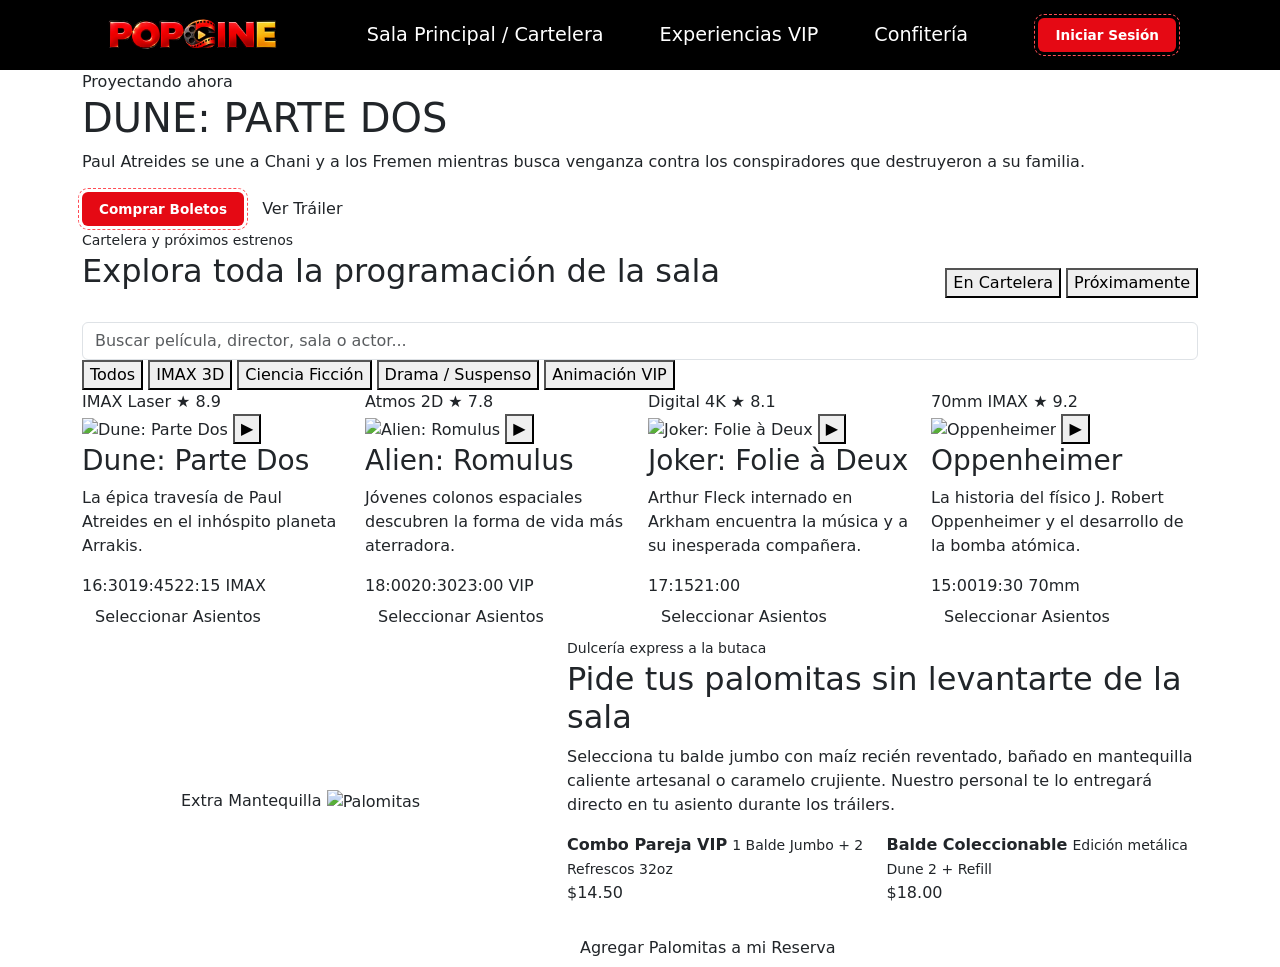
==== index.html @ 2bf3878a "feat: dulceria" ====
<!DOCTYPE html>
<html lang="es">

<head>
    <meta charset="UTF-8">
    <meta name="viewport" content="width=device-width, initial-scale=1.0">
    <title>CINEX</title>
    <link href="https://cdn.jsdelivr.net/npm/bootstrap@5.3.9/dist/css/bootstrap.min.css" rel="stylesheet">
    <link rel="stylesheet" href="./landing.css">
</head>

<body>
    <header>
        <nav class="navbar navbar-expand-lg navbar-dark nav-negro">
            <div class="container-fluid">
                <a class="navbar-brand" href="#">
                    <img src="./landing.img/Logotipo POPCINE Cinematográfico 3D.png" alt="CINEX" class="logo">
                </a>
                <button class="navbar-toggler" type="button" data-bs-toggle="collapse" data-bs-target="#navbarScroll"
                    aria-controls="navbarScroll" aria-expanded="false" aria-label="Toggle navigation">
                    <span class="navbar-toggler-icon"></span>
                </button>
                <div class="collapse navbar-collapse" id="navbarScroll">
                    <ul class="navbar-nav mx-auto">
                        <li class="nav-item">
                            <a class="nav-link active" aria-current="page" href="#">Sala Principal / Cartelera</a>
                        </li>
                        <li class="nav-item">
                            <a class="nav-link" href="#">Experiencias VIP</a>
                        </li>
                        <li class="nav-item">
                            <a class="nav-link" href="#">Confitería</a>
                        </li>
                    </ul>
                    <a href="#" class="btn btn_iniciar">Iniciar Sesión</a>
                </div>
            </div>
        </nav>
    </header>

    <main>
        <!-- HERO -->
        <section class="hero">
            <div class="container">
                <span class="etiqueta">Proyectando ahora</span>
                <h1>DUNE: PARTE DOS</h1>
                <p>Paul Atreides se une a Chani y a los Fremen mientras busca venganza contra los conspiradores que
                    destruyeron a su familia.</p>
                <a href="#cartelera" class="btn btn_iniciar">Comprar Boletos</a>
                <a href="#" class="btn btn_secundario">Ver Tráiler</a>
            </div>
        </section>

        <!-- CARTELERA -->
        <section id="cartelera" class="seccion">
            <div class="container">
                <small class="sobretitulo">Cartelera y próximos estrenos</small>
                <div class="d-flex justify-content-between align-items-end flex-wrap gap-3 mb-4">
                    <h2 class="titulo">Explora toda la programación de la sala</h2>
                    <div class="pestanas">
                        <button class="pestana activa">En Cartelera</button>
                        <button class="pestana">Próximamente</button>
                    </div>
                </div>

                <div class="buscador">
                    <input type="text" class="form-control" placeholder="Buscar película, director, sala o actor...">
                    <div class="chips">
                        <button class="chip activo">Todos</button>
                        <button class="chip">IMAX 3D</button>
                        <button class="chip">Ciencia Ficción</button>
                        <button class="chip">Drama / Suspenso</button>
                        <button class="chip">Animación VIP</button>
                    </div>
                </div>

                <div class="row g-3">
                    <div class="col-6 col-lg-3">
                        <article class="peli">
                            <div class="poster">
                                <span class="formato">IMAX Laser</span>
                                <span class="nota">★ 8.9</span>
                                <img src="./landing.img/dune.jpg" alt="Dune: Parte Dos">
                                <button class="play">▶</button>
                            </div>
                            <h3>Dune: Parte Dos</h3>
                            <p>La épica travesía de Paul Atreides en el inhóspito planeta Arrakis.</p>
                            <div class="horas"><span>16:30</span><span>19:45</span><span>22:15 IMAX</span></div>
                            <a href="#sala" class="btn btn_asientos">Seleccionar Asientos</a>
                        </article>
                    </div>

                    <div class="col-6 col-lg-3">
                        <article class="peli">
                            <div class="poster">
                                <span class="formato">Atmos 2D</span>
                                <span class="nota">★ 7.8</span>
                                <img src="./landing.img/alien.jpg" alt="Alien: Romulus">
                                <button class="play">▶</button>
                            </div>
                            <h3>Alien: Romulus</h3>
                            <p>Jóvenes colonos espaciales descubren la forma de vida más aterradora.</p>
                            <div class="horas"><span>18:00</span><span>20:30</span><span>23:00 VIP</span></div>
                            <a href="#sala" class="btn btn_asientos">Seleccionar Asientos</a>
                        </article>
                    </div>

                    <div class="col-6 col-lg-3">
                        <article class="peli">
                            <div class="poster">
                                <span class="formato">Digital 4K</span>
                                <span class="nota">★ 8.1</span>
                                <img src="./landing.img/joker.jpg" alt="Joker: Folie à Deux">
                                <button class="play">▶</button>
                            </div>
                            <h3>Joker: Folie à Deux</h3>
                            <p>Arthur Fleck internado en Arkham encuentra la música y a su inesperada compañera.</p>
                            <div class="horas"><span>17:15</span><span>21:00</span></div>
                            <a href="#sala" class="btn btn_asientos">Seleccionar Asientos</a>
                        </article>
                    </div>

                    <div class="col-6 col-lg-3">
                        <article class="peli">
                            <div class="poster">
                                <span class="formato">70mm IMAX</span>
                                <span class="nota">★ 9.2</span>
                                <img src="./landing.img/oppenheimer.jpg" alt="Oppenheimer">
                                <button class="play">▶</button>
                            </div>
                            <h3>Oppenheimer</h3>
                            <p>La historia del físico J. Robert Oppenheimer y el desarrollo de la bomba atómica.</p>
                            <div class="horas"><span>15:00</span><span>19:30 70mm</span></div>
                            <a href="#sala" class="btn btn_asientos">Seleccionar Asientos</a>
                        </article>
                    </div>
                </div>
            </div>
        </section>

        <!-- DULCERÍA -->
        <section id="confiteria" class="dulceria">
            <div class="container">
                <div class="row align-items-center g-5">
                    <div class="col-lg-5 text-center">
                        <div class="balde">
                            <span class="extra">Extra Mantequilla</span>
                            <img src="./landing.img/palomitas.png" alt="Palomitas">
                        </div>
                    </div>

                    <div class="col-lg-7">
                        <small class="etiqueta-dorada">Dulcería express a la butaca</small>
                        <h2 class="titulo">Pide tus palomitas sin levantarte de la sala</h2>
                        <p class="texto">Selecciona tu balde jumbo con maíz recién reventado, bañado en mantequilla
                            caliente artesanal o caramelo crujiente. Nuestro personal te lo entregará directo en tu
                            asiento durante los tráilers.</p>

                        <div class="row g-2 mb-4">
                            <div class="col-sm-6">
                                <div class="combo">
                                    <div>
                                        <strong>Combo Pareja VIP</strong>
                                        <small>1 Balde Jumbo + 2 Refrescos 32oz</small>
                                    </div>
                                    <span class="precio">$14.50</span>
                                </div>
                            </div>
                            <div class="col-sm-6">
                                <div class="combo">
                                    <div>
                                        <strong>Balde Coleccionable</strong>
                                        <small>Edición metálica Dune 2 + Refill</small>
                                    </div>
                                    <span class="precio">$18.00</span>
                                </div>
                            </div>
                        </div>

                        <a href="#" class="btn btn_dorado">Agregar Palomitas a mi Reserva</a>
                    </div>
                </div>
            </div>
        </section>





















        <script src="https://cdn.jsdelivr.net/npm/bootstrap@5.3.9/dist/js/bootstrap.bundle.min.js"></script>
</body>

</html>
---- landing.css ----
.nav-negro {
    background-color: #000;
    font-size: 1.2rem;
    padding: 0 1.5rem;
}

.nav-negro .container-fluid {
    padding: 0 5rem;
}

.nav-negro .nav-link {
    color: #fff;
}

.nav-negro .nav-link:hover {
    color: #e50914;
}

@media (min-width: 992px) {
    .nav-negro .navbar-collapse { justify-content: center; }
    .nav-negro .navbar-nav { gap: 2.5rem; }
}

@media (max-width: 991.98px) {
    .nav-negro .container-fluid { padding: 0 1rem; }
}

.logo {
    height: 60px;
    width: auto;
}

.btn_iniciar {
    --bs-btn-bg: #e50914;
    --bs-btn-color: #fff;
    --bs-btn-border-color: transparent;
    --bs-btn-hover-bg: #ff1f2d;
    --bs-btn-hover-color: #fff;
    --bs-btn-hover-border-color: transparent;
    --bs-btn-active-bg: #c4070f;
    --bs-btn-active-color: #fff;
    --bs-btn-active-border-color: transparent;

    font-size: 0.85rem;
    font-weight: 600;
    padding: 6px 16px;
    border-radius: 6px;
    outline: 1px dashed #ff4d55;
    outline-offset: 3px;
    transition: background-color 0.2s, transform 0.2s;
}

.btn_iniciar:hover { transform: scale(1.05); }
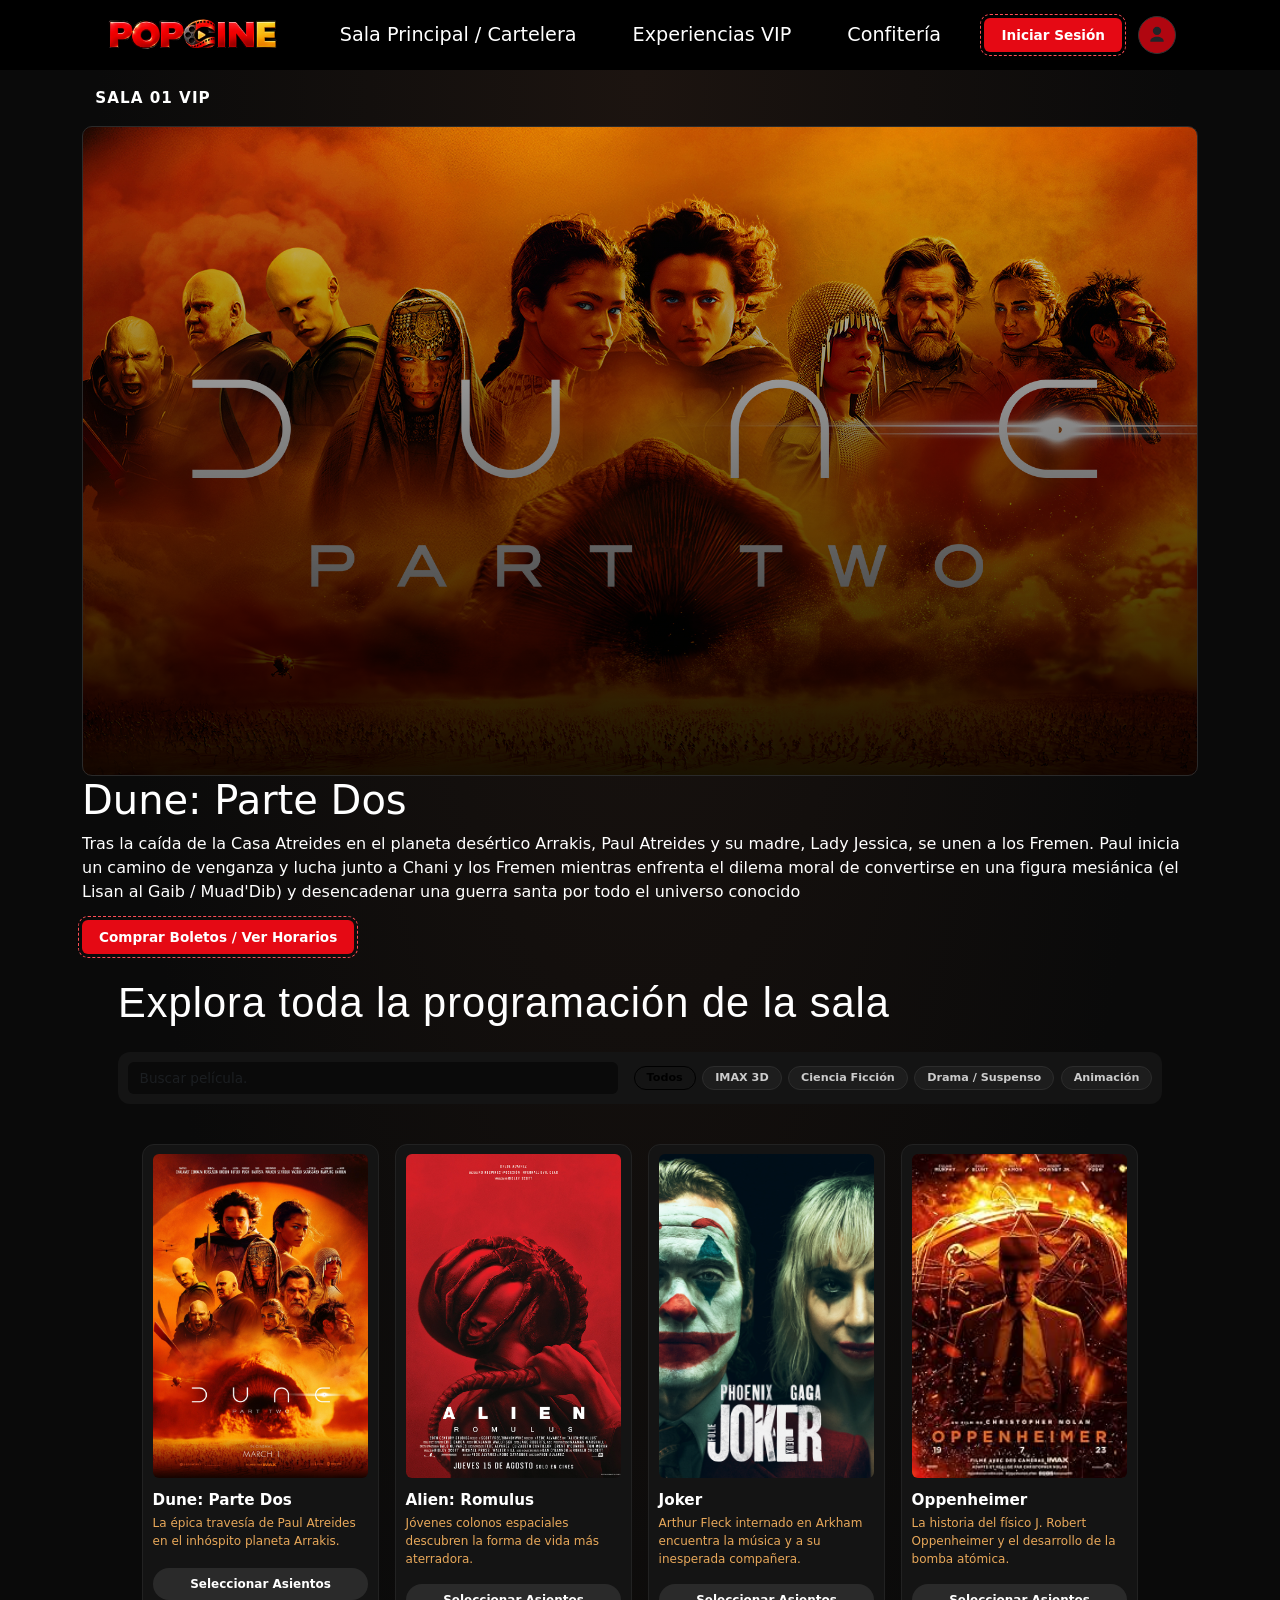
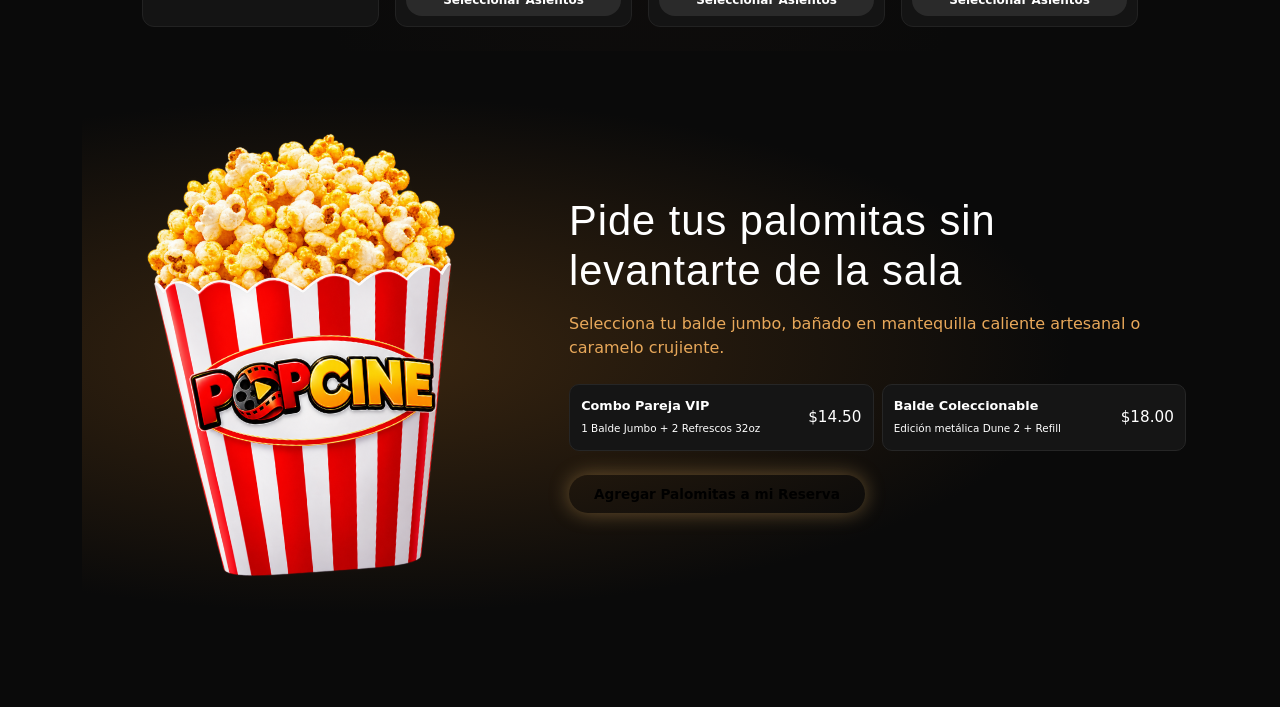
==== commit d31926ee: "style: ajuste de estilos e imagenes" ====
--- a/index.html
+++ b/index.html
@@ -4,7 +4,7 @@
 <head>
     <meta charset="UTF-8">
     <meta name="viewport" content="width=device-width, initial-scale=1.0">
-    <title>CINEX</title>
+    <title>POPCINE</title>
     <link href="https://cdn.jsdelivr.net/npm/bootstrap@5.3.9/dist/css/bootstrap.min.css" rel="stylesheet">
     <link rel="stylesheet" href="./landing.css">
 </head>
@@ -32,178 +32,170 @@
                             <a class="nav-link" href="#">Confitería</a>
                         </li>
                     </ul>
-                    <a href="#" class="btn btn_iniciar">Iniciar Sesión</a>
+                    <div class="d-flex align-items-center gap-3">
+                        <a href="#" class="btn btn_iniciar">Iniciar Sesión</a>
+                        <a href="./admin.html" class="btn_admin" aria-label="Acceso administrador"
+                            title="Administrador">
+                            <svg width="20" height="20" viewBox="0 0 24 24" fill="currentColor">
+                                <path d="M12 12a5 5 0 1 0 0-10 5 5 0 0 0 0 10zm0 2c-4.4 0-8 2.2-8 5v1h16v-1c0-2.8-3.6-5-8-5z" />
+                            </svg>
+                        </a>
+                    </div>
                 </div>
             </div>
         </nav>
     </header>
 
-    <main>
-        <!-- HERO -->
-        <section class="hero">
-            <div class="container">
-                <span class="etiqueta">Proyectando ahora</span>
-                <h1>DUNE: PARTE DOS</h1>
-                <p>Paul Atreides se une a Chani y a los Fremen mientras busca venganza contra los conspiradores que
-                    destruyeron a su familia.</p>
-                <a href="#cartelera" class="btn btn_iniciar">Comprar Boletos</a>
-                <a href="#" class="btn btn_secundario">Ver Tráiler</a>
+    <section class="inicio" id="sala">
+        <div class="container">
+
+            <!-- BARRA SUPERIOR -->
+            <div class="barra">
+                <div>
+                    <strong class="sala-nombre"><span class="punto"></span> Sala 01 VIP</strong>
+                </div>
             </div>
-        </section>
-
-        <!-- CARTELERA -->
-        <section id="cartelera" class="seccion">
-            <div class="container">
-                <small class="sobretitulo">Cartelera y próximos estrenos</small>
-                <div class="d-flex justify-content-between align-items-end flex-wrap gap-3 mb-4">
-                    <h2 class="titulo">Explora toda la programación de la sala</h2>
-                    <div class="pestanas">
-                        <button class="pestana activa">En Cartelera</button>
-                        <button class="pestana">Próximamente</button>
-                    </div>
-                </div>
-
-                <div class="buscador">
-                    <input type="text" class="form-control" placeholder="Buscar película, director, sala o actor...">
-                    <div class="chips">
-                        <button class="chip activo">Todos</button>
-                        <button class="chip">IMAX 3D</button>
-                        <button class="chip">Ciencia Ficción</button>
-                        <button class="chip">Drama / Suspenso</button>
-                        <button class="chip">Animación VIP</button>
-                    </div>
-                </div>
-
-                <div class="row g-3">
-                    <div class="col-6 col-lg-3">
-                        <article class="peli">
-                            <div class="poster">
-                                <span class="formato">IMAX Laser</span>
-                                <span class="nota">★ 8.9</span>
-                                <img src="./landing.img/dune.jpg" alt="Dune: Parte Dos">
-                                <button class="play">▶</button>
+
+            <!-- BANNER -->
+            <div class="banner" id="banner"></div>
+            <div class="banner-info">
+                <h1 id="bTitulo">Dune: Parte Dos</h1>
+                <p id="bTexto">Tras la caída de la Casa Atreides en el planeta desértico Arrakis, Paul Atreides y su
+                    madre, Lady Jessica, se unen a los Fremen. Paul inicia un camino de venganza y lucha junto a Chani y
+                    los Fremen mientras enfrenta el dilema moral de convertirse en una figura mesiánica (el Lisan al
+                    Gaib / Muad'Dib) y desencadenar una guerra santa por todo el universo conocido</p>
+                <a href="#cartelera" class="btn btn_iniciar">Comprar Boletos / Ver Horarios</a>
+            </div>
+            <!-- CARTELERA -->
+            <section id="cartelera" class="seccion m-4">
+                <div class="container">
+                    <div class="d-flex justify-content-between align-items-end flex-wrap gap-3 mb-4">
+                        <h2 class="titulo">Explora toda la programación de la sala</h2>
+                    </div>
+
+                    <div class="buscador">
+                        <input type="text" class="form-control" placeholder="Buscar película.">
+                        <div class="chips">
+                            <button class="chip activo">Todos</button>
+                            <button class="chip">IMAX 3D</button>
+                            <button class="chip">Ciencia Ficción</button>
+                            <button class="chip">Drama / Suspenso</button>
+                            <button class="chip">Animación</button>
+                        </div>
+                    </div>
+
+                    <div class="row g-3 m-3">
+                        <div class="col-6 col-lg-3">
+                            <article class="peli">
+                                <div class="poster">
+                                    <img src="./landing.img/duna-poster.jpg" alt="Dune: Parte Dos">
+                                </div>
+                                <h3>Dune: Parte Dos</h3>
+                                <p>La épica travesía de Paul Atreides en el inhóspito planeta Arrakis.</p>
+                                <a href="#sala" class="btn btn_asientos">Seleccionar Asientos</a>
+                            </article>
+                        </div>
+
+                        <div class="col-6 col-lg-3">
+                            <article class="peli">
+                                <div class="poster">
+                                    <img src="./landing.img/alien.jpg" alt="Alien: Romulus">
+                                </div>
+                                <h3>Alien: Romulus</h3>
+                                <p>Jóvenes colonos espaciales descubren la forma de vida más aterradora.</p>
+                                <a href="#sala" class="btn btn_asientos">Seleccionar Asientos</a>
+                            </article>
+                        </div>
+
+                        <div class="col-6 col-lg-3">
+                            <article class="peli">
+                                <div class="poster">
+                                    <img src="./landing.img/joker.jpg" alt="Joker">
+                                </div>
+                                <h3>Joker</h3>
+                                <p>Arthur Fleck internado en Arkham encuentra la música y a su inesperada compañera.</p>
+                                <a href="#sala" class="btn btn_asientos">Seleccionar Asientos</a>
+                            </article>
+                        </div>
+
+                        <div class="col-6 col-lg-3">
+                            <article class="peli">
+                                <div class="poster">
+                                    <img src="./landing.img/oppenheimer.jpg" alt="Oppenheimer">
+                                </div>
+                                <h3>Oppenheimer</h3>
+                                <p>La historia del físico J. Robert Oppenheimer y el desarrollo de la bomba atómica.</p>
+                                <a href="#sala" class="btn btn_asientos">Seleccionar Asientos</a>
+                            </article>
+                        </div>
+                    </div>
+                </div>
+            </section>
+
+            <!-- DULCERÍA -->
+            <section id="confiteria" class="dulceria">
+                <div class="container">
+                    <div class="row align-items-center g-5">
+                        <div class="col-lg-5 text-center">
+                            <div class="balde">
+                                <img src="./landing.img/Cubeta de palomitas POPCINE deliciosa (1).png" alt="Palomitas">
                             </div>
-                            <h3>Dune: Parte Dos</h3>
-                            <p>La épica travesía de Paul Atreides en el inhóspito planeta Arrakis.</p>
-                            <div class="horas"><span>16:30</span><span>19:45</span><span>22:15 IMAX</span></div>
-                            <a href="#sala" class="btn btn_asientos">Seleccionar Asientos</a>
-                        </article>
-                    </div>
-
-                    <div class="col-6 col-lg-3">
-                        <article class="peli">
-                            <div class="poster">
-                                <span class="formato">Atmos 2D</span>
-                                <span class="nota">★ 7.8</span>
-                                <img src="./landing.img/alien.jpg" alt="Alien: Romulus">
-                                <button class="play">▶</button>
+                        </div>
+
+                        <div class="col-lg-7">
+                            <h2 class="titulo">Pide tus palomitas sin levantarte de la sala</h2>
+                            <p class="texto">Selecciona tu balde jumbo, bañado en mantequilla caliente artesanal o
+                                caramelo
+                                crujiente.</p>
+
+                            <div class="row g-2 mb-4">
+                                <div class="col-sm-6">
+                                    <div class="combo">
+                                        <div>
+                                            <strong>Combo Pareja VIP</strong>
+                                            <small>1 Balde Jumbo + 2 Refrescos 32oz</small>
+                                        </div>
+                                        <span class="precio">$14.50</span>
+                                    </div>
+                                </div>
+                                <div class="col-sm-6">
+                                    <div class="combo">
+                                        <div>
+                                            <strong>Balde Coleccionable</strong>
+                                            <small>Edición metálica Dune 2 + Refill</small>
+                                        </div>
+                                        <span class="precio">$18.00</span>
+                                    </div>
+                                </div>
                             </div>
-                            <h3>Alien: Romulus</h3>
-                            <p>Jóvenes colonos espaciales descubren la forma de vida más aterradora.</p>
-                            <div class="horas"><span>18:00</span><span>20:30</span><span>23:00 VIP</span></div>
-                            <a href="#sala" class="btn btn_asientos">Seleccionar Asientos</a>
-                        </article>
-                    </div>
-
-                    <div class="col-6 col-lg-3">
-                        <article class="peli">
-                            <div class="poster">
-                                <span class="formato">Digital 4K</span>
-                                <span class="nota">★ 8.1</span>
-                                <img src="./landing.img/joker.jpg" alt="Joker: Folie à Deux">
-                                <button class="play">▶</button>
-                            </div>
-                            <h3>Joker: Folie à Deux</h3>
-                            <p>Arthur Fleck internado en Arkham encuentra la música y a su inesperada compañera.</p>
-                            <div class="horas"><span>17:15</span><span>21:00</span></div>
-                            <a href="#sala" class="btn btn_asientos">Seleccionar Asientos</a>
-                        </article>
-                    </div>
-
-                    <div class="col-6 col-lg-3">
-                        <article class="peli">
-                            <div class="poster">
-                                <span class="formato">70mm IMAX</span>
-                                <span class="nota">★ 9.2</span>
-                                <img src="./landing.img/oppenheimer.jpg" alt="Oppenheimer">
-                                <button class="play">▶</button>
-                            </div>
-                            <h3>Oppenheimer</h3>
-                            <p>La historia del físico J. Robert Oppenheimer y el desarrollo de la bomba atómica.</p>
-                            <div class="horas"><span>15:00</span><span>19:30 70mm</span></div>
-                            <a href="#sala" class="btn btn_asientos">Seleccionar Asientos</a>
-                        </article>
-                    </div>
-                </div>
-            </div>
-        </section>
-
-        <!-- DULCERÍA -->
-        <section id="confiteria" class="dulceria">
-            <div class="container">
-                <div class="row align-items-center g-5">
-                    <div class="col-lg-5 text-center">
-                        <div class="balde">
-                            <span class="extra">Extra Mantequilla</span>
-                            <img src="./landing.img/palomitas.png" alt="Palomitas">
-                        </div>
-                    </div>
-
-                    <div class="col-lg-7">
-                        <small class="etiqueta-dorada">Dulcería express a la butaca</small>
-                        <h2 class="titulo">Pide tus palomitas sin levantarte de la sala</h2>
-                        <p class="texto">Selecciona tu balde jumbo con maíz recién reventado, bañado en mantequilla
-                            caliente artesanal o caramelo crujiente. Nuestro personal te lo entregará directo en tu
-                            asiento durante los tráilers.</p>
-
-                        <div class="row g-2 mb-4">
-                            <div class="col-sm-6">
-                                <div class="combo">
-                                    <div>
-                                        <strong>Combo Pareja VIP</strong>
-                                        <small>1 Balde Jumbo + 2 Refrescos 32oz</small>
-                                    </div>
-                                    <span class="precio">$14.50</span>
-                                </div>
-                            </div>
-                            <div class="col-sm-6">
-                                <div class="combo">
-                                    <div>
-                                        <strong>Balde Coleccionable</strong>
-                                        <small>Edición metálica Dune 2 + Refill</small>
-                                    </div>
-                                    <span class="precio">$18.00</span>
-                                </div>
-                            </div>
-                        </div>
-
-                        <a href="#" class="btn btn_dorado">Agregar Palomitas a mi Reserva</a>
-                    </div>
-                </div>
-            </div>
-        </section>
-
-
-
-
-
-
-
-
-
-
-
-
-
-
-
-
-
-
-
-
-
-        <script src="https://cdn.jsdelivr.net/npm/bootstrap@5.3.9/dist/js/bootstrap.bundle.min.js"></script>
+
+                            <a href="#" class="btn btn_dorado">Agregar Palomitas a mi Reserva</a>
+                        </div>
+                    </div>
+                </div>
+            </section>
+
+
+
+
+
+
+
+
+
+
+
+
+
+
+
+
+
+
+
+
+
+            <script src="https://cdn.jsdelivr.net/npm/bootstrap@5.3.9/dist/js/bootstrap.bundle.min.js"></script>
 </body>
 
 </html>
--- a/landing.css
+++ b/landing.css
@@ -1,4 +1,4 @@
-
+/* ===== NABVAR ===== */
 .nav-negro {
     background-color: #000;
     font-size: 1.2rem;
@@ -53,3 +53,432 @@
 
 .btn_iniciar:hover { transform: scale(1.05); }
 
+/* ===== TÍTULOS ===== */
+.sobretitulo,
+.etiqueta-dorada {
+    display: block;
+    color: var(--dorado);
+    font-size: 0.7rem;
+    font-weight: 600;
+    letter-spacing: 1px;
+    text-transform: uppercase;
+    margin-bottom: 0.3rem;
+}
+
+.etiqueta-dorada {
+    display: inline-block;
+    background: #3a2a10;
+    padding: 2px 8px;
+    border-radius: 3px;
+}
+
+.titulo {
+    font-family: "Bebas Neue", "Oswald", sans-serif;
+    font-size: clamp(1.8rem, 4vw, 2.6rem);
+    letter-spacing: 1px;
+    color: #fff;
+    margin: 0;
+}
+
+/* ===== PESTAÑAS ===== */
+.pestanas {
+    display: flex;
+    background: #1a1a1a;
+    border-radius: 20px;
+    padding: 3px;
+}
+
+.pestana {
+    background: none;
+    border: 0;
+    color: #999;
+    font-size: 0.75rem;
+    font-weight: 600;
+    padding: 4px 14px;
+    border-radius: 20px;
+}
+
+.pestana.activa {
+    background: #b00610;
+    color: #fff;
+}
+
+/* ===== BUSCADOR ===== */
+.buscador {
+    display: flex;
+    align-items: center;
+    gap: 1rem;
+    flex-wrap: wrap;
+    background: #141414;
+    border-radius: 12px;
+    padding: 0.6rem;
+    margin-bottom: 1.5rem;
+}
+
+.buscador input {
+    flex: 1;
+    min-width: 200px;
+    background: #0a0a0a;
+    color: #fff;
+    border: 0;
+    font-size: 0.85rem;
+}
+
+.buscador input:focus {
+    background: #0a0a0a;
+    color: #fff;
+    box-shadow: 0 0 0 1px var(--rojo);
+}
+
+.chips {
+    display: flex;
+    gap: 0.4rem;
+    flex-wrap: wrap;
+}
+
+.chip {
+    background: #1d1d1d;
+    color: #ccc;
+    border: 1px solid #2c2c2c;
+    border-radius: 20px;
+    font-size: 0.7rem;
+    font-weight: 600;
+    padding: 3px 12px;
+}
+
+.chip.activo,
+.chip:hover {
+    background: var(--dorado);
+    color: #000;
+    border-color: var(--dorado);
+}
+
+/* ===== TARJETAS DE PELÍCULA ===== */
+.peli {
+    background: #141414;
+    border: 1px solid #222;
+    border-radius: 12px;
+    padding: 0.6rem;
+    height: 100%;
+}
+
+.poster {
+    position: relative;
+    margin-bottom: 0.8rem;
+}
+
+.poster img {
+    width: 100%;
+    aspect-ratio: 2 / 3;
+    object-fit: cover;
+    border-radius: 6px;
+}
+
+.formato,
+.nota {
+    position: absolute;
+    top: 6px;
+    z-index: 1;
+    font-size: 0.65rem;
+    font-weight: 700;
+    border-radius: 3px;
+    padding: 1px 6px;
+}
+
+.formato {
+    left: 6px;
+    background: var(--dorado);
+    color: #000;
+    text-transform: uppercase;
+}
+
+.nota {
+    right: 6px;
+    background: rgba(0, 0, 0, 0.7);
+    color: var(--dorado);
+}
+
+.play {
+    position: absolute;
+    right: 8px;
+    bottom: 8px;
+    width: 30px;
+    height: 30px;
+    border: 0;
+    border-radius: 50%;
+    background: var(--rojo);
+    color: #fff;
+    font-size: 0.7rem;
+}
+
+.peli h3 {
+    font-size: 0.95rem;
+    font-weight: 700;
+    margin-bottom: 0.3rem;
+}
+
+.peli p {
+    color: #e8a85a;
+    font-size: 0.75rem;
+    min-height: 3.2em;
+}
+
+.horas {
+    display: flex;
+    gap: 0.3rem;
+    flex-wrap: wrap;
+    margin-bottom: 0.7rem;
+}
+
+.horas span {
+    background: #2a1d0f;
+    color: var(--dorado);
+    font-size: 0.65rem;
+    font-weight: 600;
+    padding: 2px 6px;
+    border-radius: 3px;
+}
+
+.btn_asientos {
+    display: block;
+    background: #2a2a2a;
+    color: #fff;
+    font-size: 0.75rem;
+    font-weight: 600;
+    border-radius: 20px;
+}
+
+.btn_asientos:hover {
+    background: var(--rojo);
+    color: #fff;
+}
+
+/* ===== DULCERÍA ===== */
+.dulceria {
+    padding: 4rem 0;
+    background: radial-gradient(ellipse at 25% 50%, #3a2610 0%, #0a0a0a 60%);
+}
+
+.balde {
+    position: relative;
+    display: inline-block;
+    transform: rotate(-4deg);
+}
+
+.balde img {
+    width: 100%;
+    max-width: 320px;
+    border-radius: 20px;
+}
+
+.extra {
+    position: absolute;
+    top: -12px;
+    right: -10px;
+    z-index: 1;
+    background: var(--dorado);
+    color: #000;
+    font-size: 0.75rem;
+    font-weight: 600;
+    padding: 3px 12px;
+    border-radius: 20px;
+}
+
+.texto {
+    color: #e8a85a;
+    margin: 1rem 0 1.5rem;
+}
+
+.combo {
+    display: flex;
+    justify-content: space-between;
+    align-items: center;
+    gap: 0.5rem;
+    background: #151515;
+    border: 1px solid #262626;
+    border-radius: 10px;
+    padding: 0.7rem;
+    height: 100%;
+}
+
+.combo strong {
+    display: block;
+    font-size: 0.8rem;
+}
+
+.combo small {
+    color: var(--dorado);
+    font-size: 0.65rem;
+}
+
+.combo .precio {
+    color: var(--dorado);
+    font-size: 0.95rem;
+}
+
+.btn_dorado {
+    background: var(--dorado);
+    color: #000;
+    font-weight: 700;
+    font-size: 0.85rem;
+    border-radius: 20px;
+    padding: 8px 24px;
+    box-shadow: 0 0 20px rgba(232, 181, 99, 0.4);
+}
+
+.btn_dorado:hover {
+    background: #ffd08a;
+    color: #000;
+}
+/* ===== INICIO ===== */
+.inicio {
+    padding: 1rem 0 3rem;
+    background: radial-gradient(ellipse at top, #1c1410 0%, #0a0a0a 60%);
+}
+
+/* Barra superior */
+.barra {
+    display: flex;
+    justify-content: space-between;
+    align-items: center;
+    flex-wrap: wrap;
+    gap: 0.8rem;
+    margin-bottom: 1rem;
+}
+
+.sala-nombre {
+    color: var(--dorado);
+    font-size: 0.95rem;
+    letter-spacing: 1px;
+    text-transform: uppercase;
+    margin-right: 0.6rem;
+}
+
+.punto {
+    display: inline-block;
+    width: 7px;
+    height: 7px;
+    border-radius: 50%;
+    background: var(--rojo);
+}
+/* Banner */
+.banner {
+    position: relative;
+    display: flex;
+    justify-content: space-between;
+    align-items: flex-end;
+    gap: 1rem;
+    min-height: 650px;
+    padding: 2rem;
+    border: 1px solid #2a2a2a;
+    border-radius: 10px;
+    background:
+        linear-gradient(to top, rgba(0, 0, 0, 0.9), rgba(0, 0, 0, 0.1)),
+        var(--fondo-banner, url("./landing.img/DUNETWO.jpg")) center / cover;
+}
+
+.tags {
+    display: flex;
+    gap: 0.4rem;
+    flex-wrap: wrap;
+    margin-bottom: 0.6rem;
+}
+
+.tag-rojo,
+.tag-oscuro {
+    font-size: 0.6rem;
+    font-weight: 700;
+    text-transform: uppercase;
+    padding: 2px 8px;
+    border-radius: 3px;
+}
+
+.tag-rojo { background: var(--rojo); }
+.tag-oscuro { background: #2a2113; color: var(--dorado); }
+
+.banner h1 {
+    font-family: "Bebas Neue", sans-serif;
+    font-size: clamp(2.5rem, 6vw, 4rem);
+    letter-spacing: 1px;
+    margin: 0;
+}
+
+.banner p {
+    max-width: 480px;
+    color: #e8a85a;
+    font-size: 0.85rem;
+    margin-bottom: 1.2rem;
+}
+
+/* Selector de proyección */
+.selector {
+    display: flex;
+    flex-direction: column;
+    min-width: 170px;
+    background: rgba(0, 0, 0, 0.6);
+    border: 1px solid #2a2a2a;
+    border-radius: 8px;
+    padding: 0.6rem;
+}
+
+.selector small {
+    color: #aaa;
+    font-size: 0.65rem;
+    margin-bottom: 0.3rem;
+}
+
+.opcion {
+    background: none;
+    border: 0;
+    color: #ccc;
+    font-size: 0.7rem;
+    text-align: left;
+    padding: 4px 8px;
+    border-radius: 4px;
+}
+
+.opcion.activa,
+.opcion:hover {
+    background: #2a2a2a;
+    color: var(--dorado);
+}
+@media (max-width: 768px) {
+    .banner { flex-direction: column; align-items: stretch; padding: 1.2rem; }
+    .letra { display: none; }
+}
+/* Textos en blanco dentro de la sala */
+.inicio,
+.inicio h1,
+.inicio h2,
+.inicio h3,
+.inicio strong,
+.banner h1,
+.selector .opcion,
+.selector small {
+    color: #fff;
+}
+
+.tag-oscuro { color: var(--dorado); }
+.banner p { color: #e8a85a; }
+.sala-nombre { color: var(--dorado); }
+.opcion.activa,
+.opcion:hover { color: var(--dorado); }
+
+.btn_admin {
+    display: flex;
+    align-items: center;
+    justify-content: center;
+    width: 38px;
+    height: 38px;
+    border-radius: 50%;
+    background: #b00610;
+    border: 1px solid #333;
+    color: var(--dorado);
+    transition: background 0.2s, color 0.2s, transform 0.2s;
+}
+
+.btn_admin:hover {
+    background: var(--dorado);
+    color: #b00610;
+    transform: scale(1.08);
+}
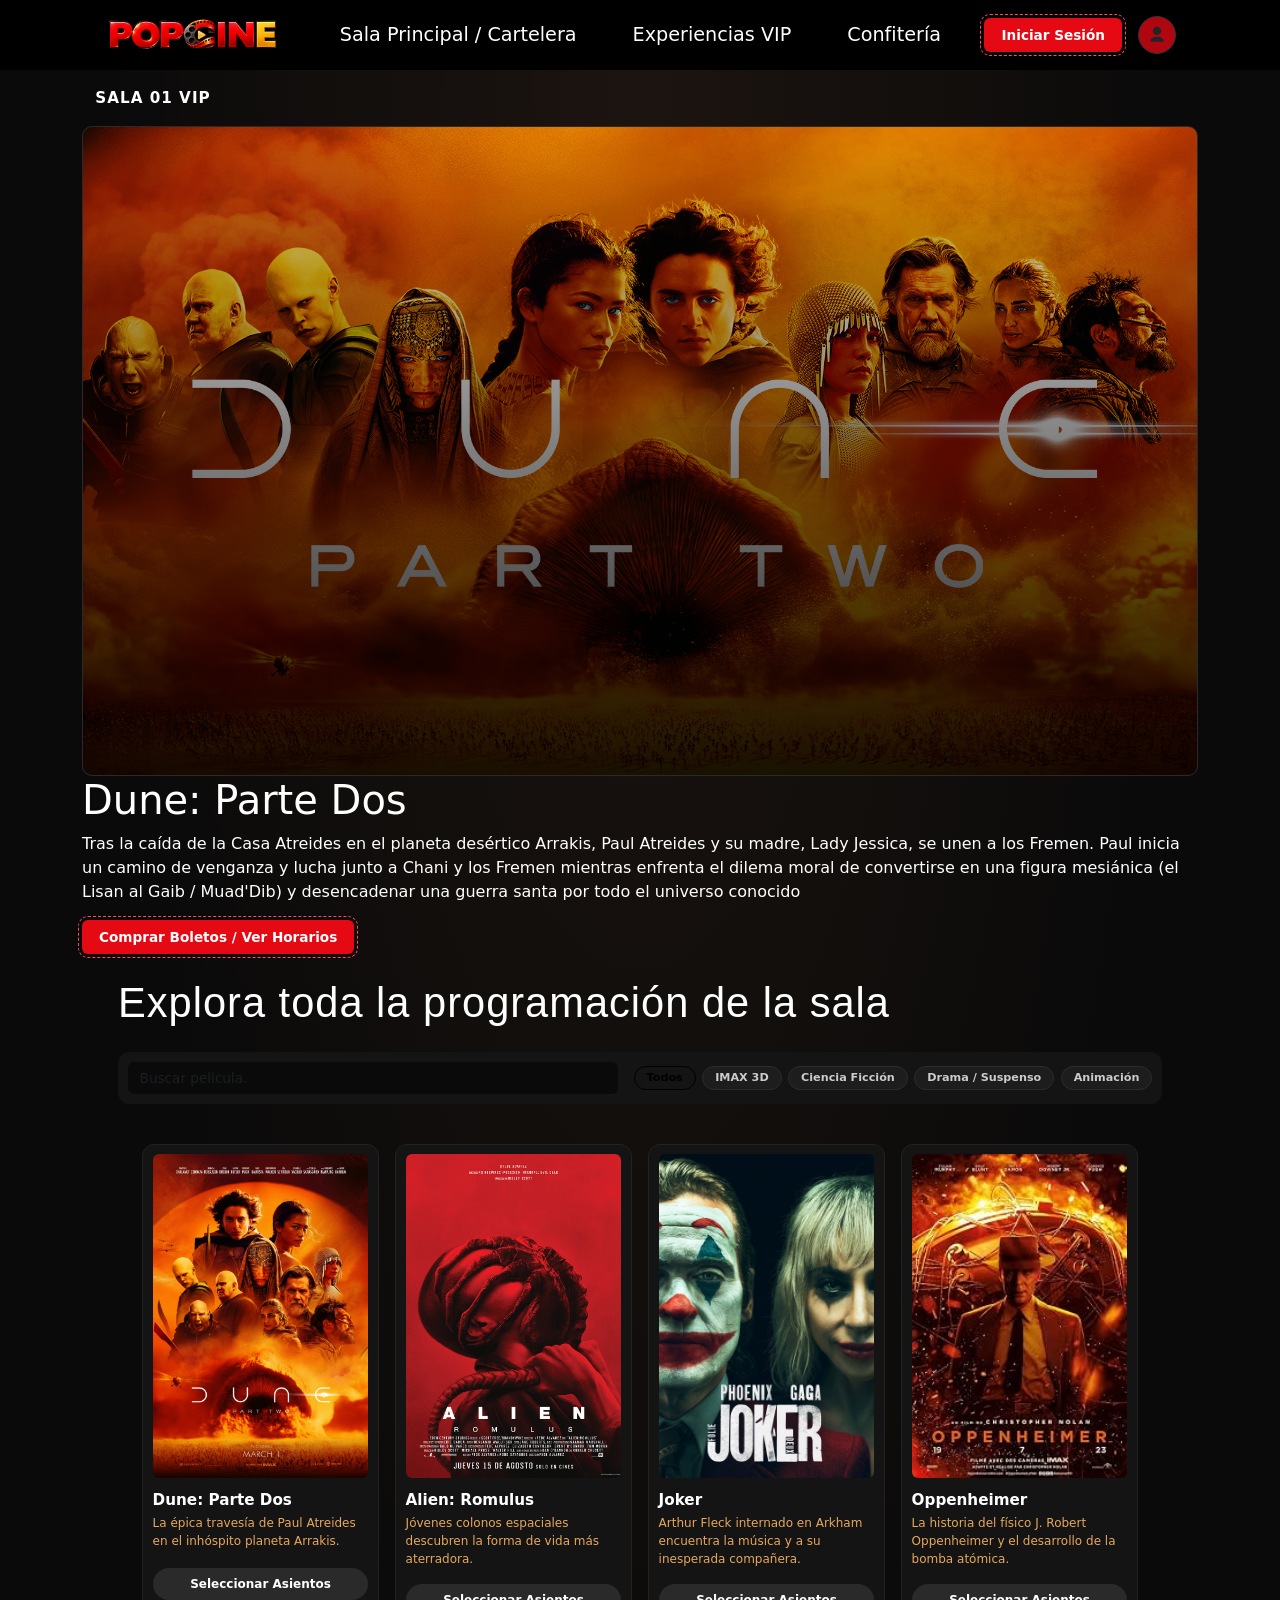
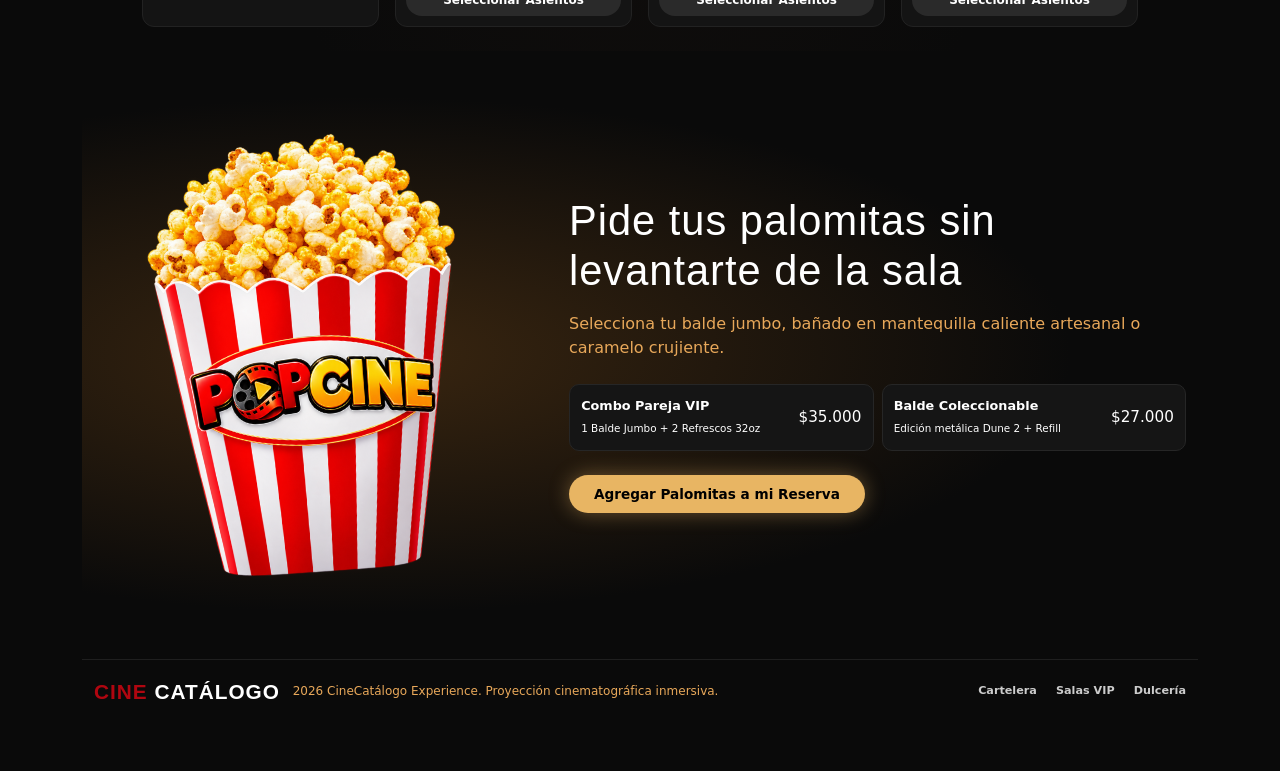
==== commit a77b3469: "feat: footer y link de json" ====
--- a/index.html
+++ b/index.html
@@ -37,7 +37,8 @@
                         <a href="./admin.html" class="btn_admin" aria-label="Acceso administrador"
                             title="Administrador">
                             <svg width="20" height="20" viewBox="0 0 24 24" fill="currentColor">
-                                <path d="M12 12a5 5 0 1 0 0-10 5 5 0 0 0 0 10zm0 2c-4.4 0-8 2.2-8 5v1h16v-1c0-2.8-3.6-5-8-5z" />
+                                <path
+                                    d="M12 12a5 5 0 1 0 0-10 5 5 0 0 0 0 10zm0 2c-4.4 0-8 2.2-8 5v1h16v-1c0-2.8-3.6-5-8-5z" />
                             </svg>
                         </a>
                     </div>
@@ -155,7 +156,7 @@
                                             <strong>Combo Pareja VIP</strong>
                                             <small>1 Balde Jumbo + 2 Refrescos 32oz</small>
                                         </div>
-                                        <span class="precio">$14.50</span>
+                                        <span class="precio">$35.000</span>
                                     </div>
                                 </div>
                                 <div class="col-sm-6">
@@ -164,7 +165,7 @@
                                             <strong>Balde Coleccionable</strong>
                                             <small>Edición metálica Dune 2 + Refill</small>
                                         </div>
-                                        <span class="precio">$18.00</span>
+                                        <span class="precio">$27.000</span>
                                     </div>
                                 </div>
                             </div>
@@ -175,27 +176,39 @@
                 </div>
             </section>
 
-
-
-
-
-
-
-
-
-
-
-
-
-
-
-
-
-
-
-
-
-            <script src="https://cdn.jsdelivr.net/npm/bootstrap@5.3.9/dist/js/bootstrap.bundle.min.js"></script>
+            <footer class="footer">
+                <div class="container footer-linea">
+                    <div class="footer-izq">
+                        <strong class="footer-logo"><span>CINE</span> CATÁLOGO</strong>
+                        <small> 2026 CineCatálogo Experience. Proyección cinematográfica inmersiva.</small>
+                    </div>
+                    <nav class="footer-links">
+                        <a href="#cartelera">Cartelera</a>
+                        <a href="#sala">Salas VIP</a>
+                        <a href="#confiteria">Dulcería</a>
+                    </nav>
+                </div>
+            </footer>
+
+
+
+
+
+
+
+
+
+
+
+
+
+
+
+
+
+
+
+            <script src="npx json-server Json-Server/db.json --port 8080"></script>
 </body>
 
 </html>
--- a/landing.css
+++ b/landing.css
@@ -317,18 +317,21 @@
 }
 
 .btn_dorado {
-    background: var(--dorado);
-    color: #000;
+    --bs-btn-bg: #e8b563;
+    --bs-btn-color: #000;
+    --bs-btn-border-color: transparent;
+    --bs-btn-hover-bg: #ffd08a;
+    --bs-btn-hover-color: #000;
+    --bs-btn-hover-border-color: transparent;
+    --bs-btn-active-bg: #d9a24a;
+    --bs-btn-active-color: #000;
+    --bs-btn-active-border-color: transparent;
+
     font-weight: 700;
     font-size: 0.85rem;
     border-radius: 20px;
     padding: 8px 24px;
     box-shadow: 0 0 20px rgba(232, 181, 99, 0.4);
-}
-
-.btn_dorado:hover {
-    background: #ffd08a;
-    color: #000;
 }
 /* ===== INICIO ===== */
 .inicio {
@@ -481,4 +484,56 @@
     background: var(--dorado);
     color: #b00610;
     transform: scale(1.08);
+}
+.footer {
+    background: #0a0a0a;
+    border-top: 1px solid #1f1f1f;
+    padding: 1rem 0;
+}
+
+.footer-linea {
+    display: flex;
+    justify-content: space-between;
+    align-items: center;
+    flex-wrap: wrap;
+    gap: 0.8rem;
+}
+
+.footer-izq {
+    display: flex;
+    align-items: center;
+    gap: 0.8rem;
+    flex-wrap: wrap;
+}
+
+.footer-logo {
+    font-family: "Bebas Neue", sans-serif;
+    font-size: 1.3rem;
+    letter-spacing: 1px;
+    color: #b00610;
+}
+
+.footer-logo span {
+    color: #b00610;
+}
+
+.footer small {
+    color: #e8a85a;
+    font-size: 0.75rem;
+}
+
+.footer-links {
+    display: flex;
+    gap: 1.2rem;
+}
+
+.footer-links a {
+    color: #ccc;
+    font-size: 0.7rem;
+    font-weight: 600;
+    text-decoration: none;
+}
+
+.footer-links a:hover {
+    color: var(--dorado);
 }
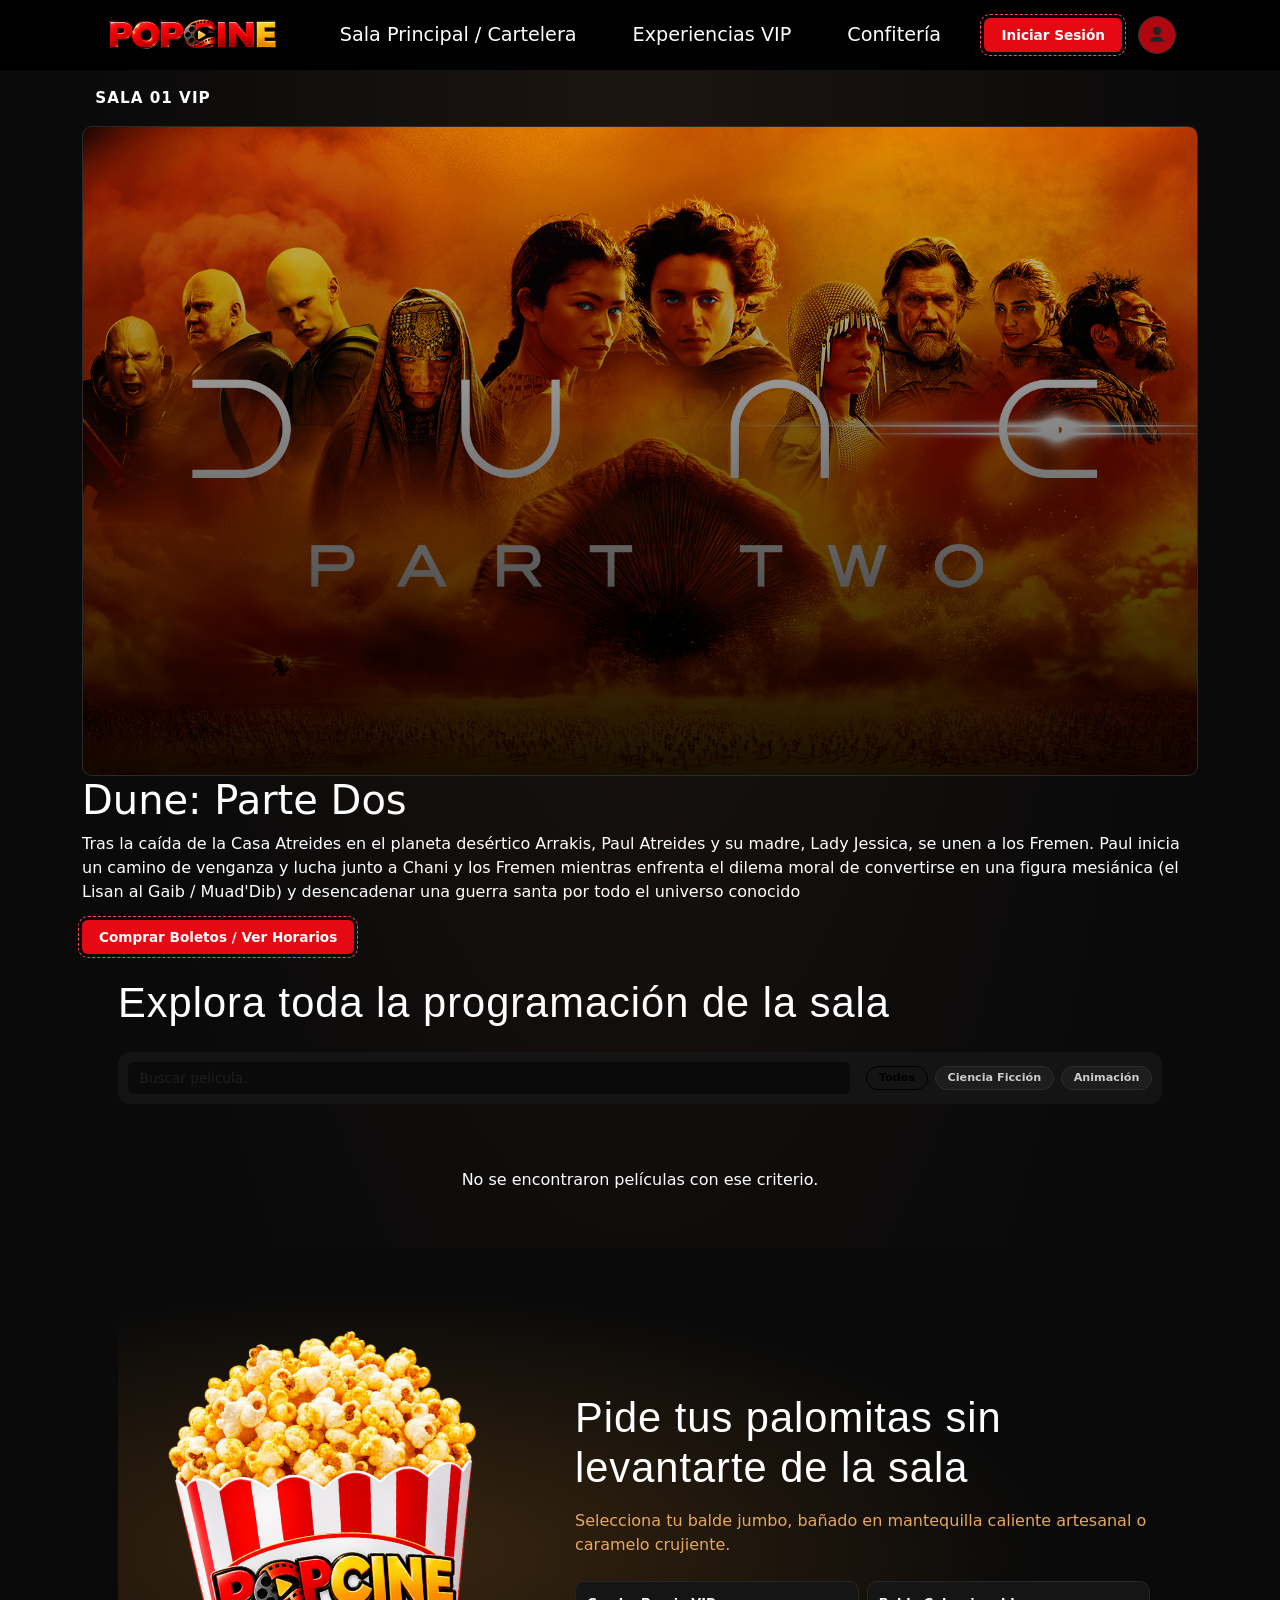
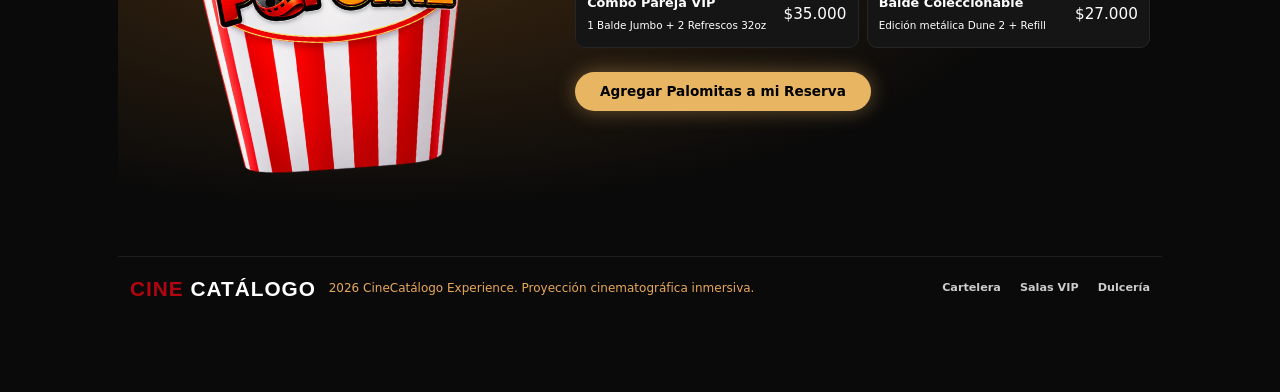
==== commit aa9aeaf2: "feat: se conecta el json con la cartelera para listar las peliculas" ====
--- a/index.html
+++ b/index.html
@@ -33,8 +33,8 @@
                         </li>
                     </ul>
                     <div class="d-flex align-items-center gap-3">
-                        <a href="#" class="btn btn_iniciar">Iniciar Sesión</a>
-                        <a href="./admin.html" class="btn_admin" aria-label="Acceso administrador"
+                        <a href="" class="btn btn_iniciar">Iniciar Sesión</a>
+                        <a href="./pages/login.html" class="btn_admin" aria-label="Acceso administrador"
                             title="Administrador">
                             <svg width="20" height="20" viewBox="0 0 24 24" fill="currentColor">
                                 <path
@@ -75,63 +75,20 @@
                     </div>
 
                     <div class="buscador">
-                        <input type="text" class="form-control" placeholder="Buscar película.">
+                        <input type="text" id="input-buscador" class="form-control" placeholder="Buscar película.">
                         <div class="chips">
                             <button class="chip activo">Todos</button>
-                            <button class="chip">IMAX 3D</button>
                             <button class="chip">Ciencia Ficción</button>
-                            <button class="chip">Drama / Suspenso</button>
                             <button class="chip">Animación</button>
                         </div>
                     </div>
+                    <div class="row g-3 m-3" id="contenedor-peliculas">
+                        
+                    </div>
+                           
+                              
 
-                    <div class="row g-3 m-3">
-                        <div class="col-6 col-lg-3">
-                            <article class="peli">
-                                <div class="poster">
-                                    <img src="./landing.img/duna-poster.jpg" alt="Dune: Parte Dos">
-                                </div>
-                                <h3>Dune: Parte Dos</h3>
-                                <p>La épica travesía de Paul Atreides en el inhóspito planeta Arrakis.</p>
-                                <a href="#sala" class="btn btn_asientos">Seleccionar Asientos</a>
-                            </article>
-                        </div>
-
-                        <div class="col-6 col-lg-3">
-                            <article class="peli">
-                                <div class="poster">
-                                    <img src="./landing.img/alien.jpg" alt="Alien: Romulus">
-                                </div>
-                                <h3>Alien: Romulus</h3>
-                                <p>Jóvenes colonos espaciales descubren la forma de vida más aterradora.</p>
-                                <a href="#sala" class="btn btn_asientos">Seleccionar Asientos</a>
-                            </article>
-                        </div>
-
-                        <div class="col-6 col-lg-3">
-                            <article class="peli">
-                                <div class="poster">
-                                    <img src="./landing.img/joker.jpg" alt="Joker">
-                                </div>
-                                <h3>Joker</h3>
-                                <p>Arthur Fleck internado en Arkham encuentra la música y a su inesperada compañera.</p>
-                                <a href="#sala" class="btn btn_asientos">Seleccionar Asientos</a>
-                            </article>
-                        </div>
-
-                        <div class="col-6 col-lg-3">
-                            <article class="peli">
-                                <div class="poster">
-                                    <img src="./landing.img/oppenheimer.jpg" alt="Oppenheimer">
-                                </div>
-                                <h3>Oppenheimer</h3>
-                                <p>La historia del físico J. Robert Oppenheimer y el desarrollo de la bomba atómica.</p>
-                                <a href="#sala" class="btn btn_asientos">Seleccionar Asientos</a>
-                            </article>
-                        </div>
-                    </div>
-                </div>
-            </section>
+                        
 
             <!-- DULCERÍA -->
             <section id="confiteria" class="dulceria">
@@ -190,25 +147,8 @@
                 </div>
             </footer>
 
-
-
-
-
-
-
-
-
-
-
-
-
-
-
-
-
-
-
-            <script src="npx json-server Json-Server/db.json --port 8080"></script>
+    <script src="./js/Api.js"></script> 
+    <script src="./js/script.js"></script>
 </body>
 
 </html>
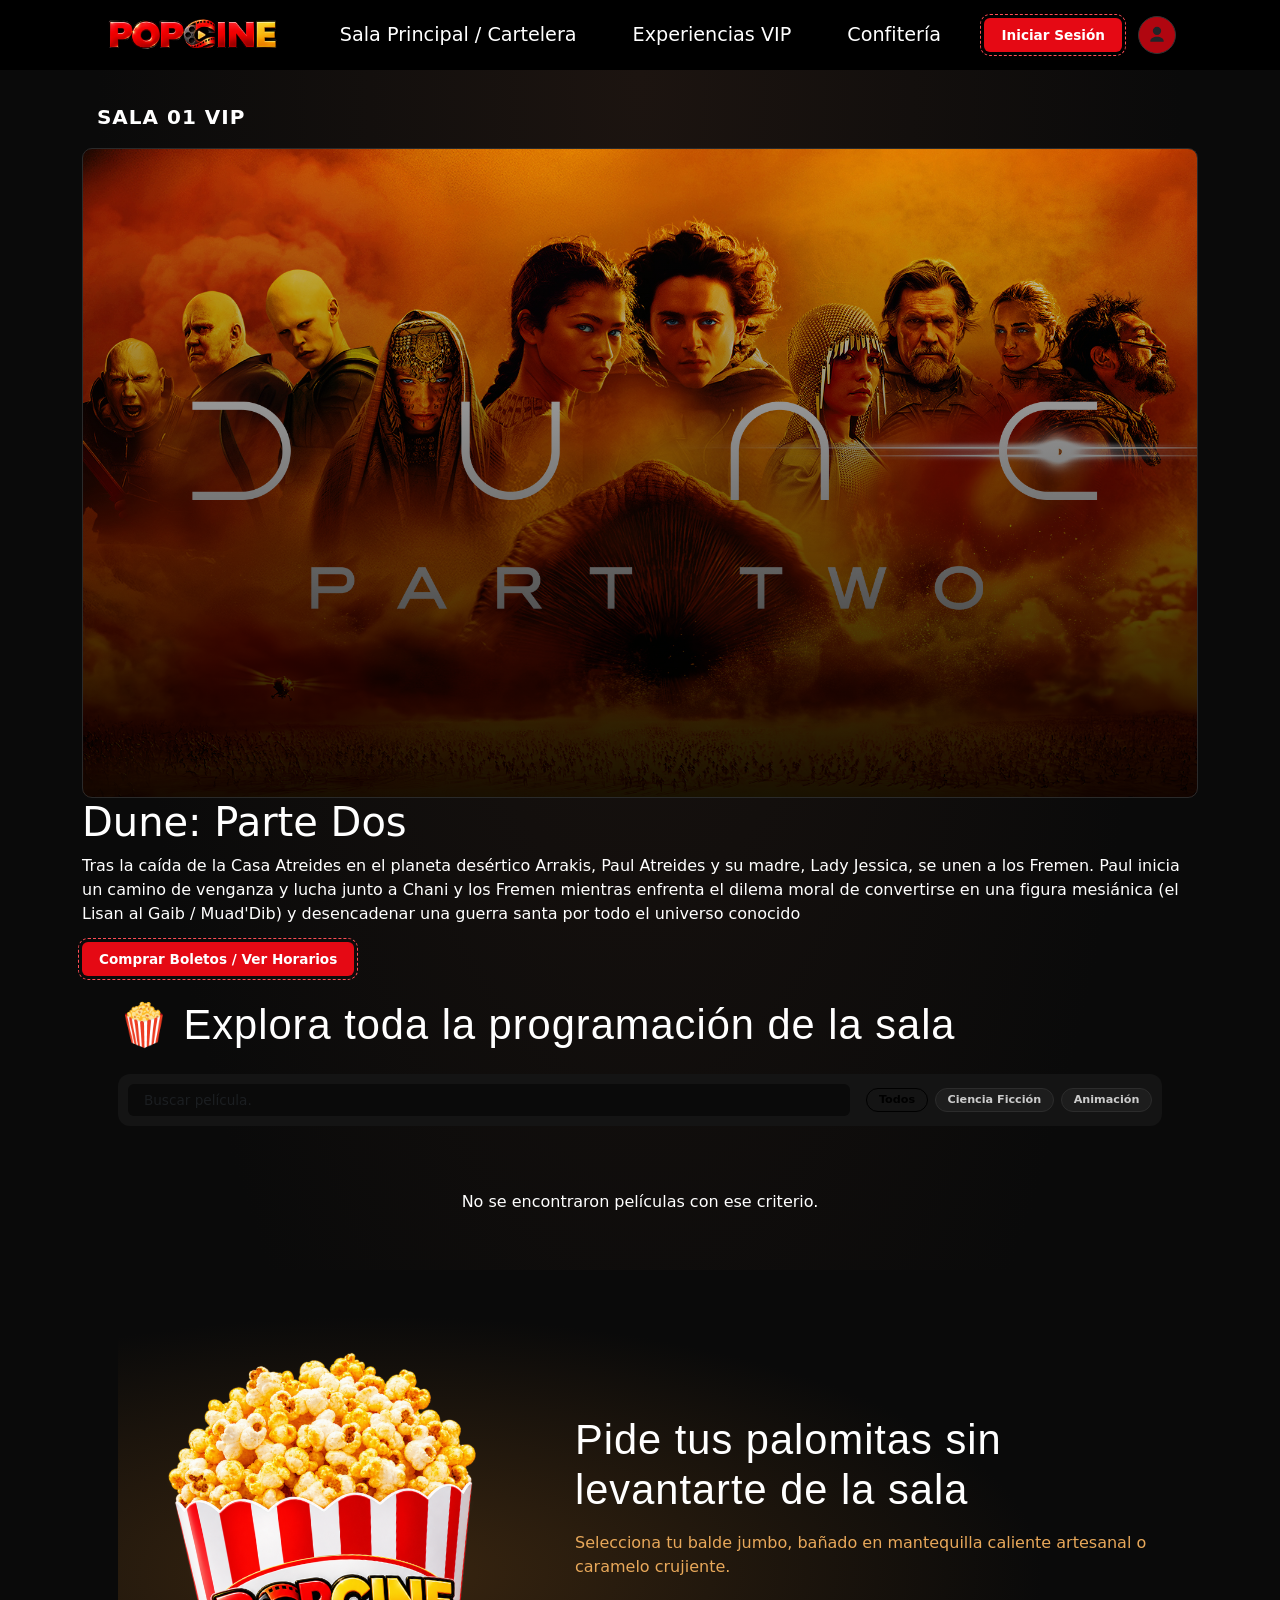
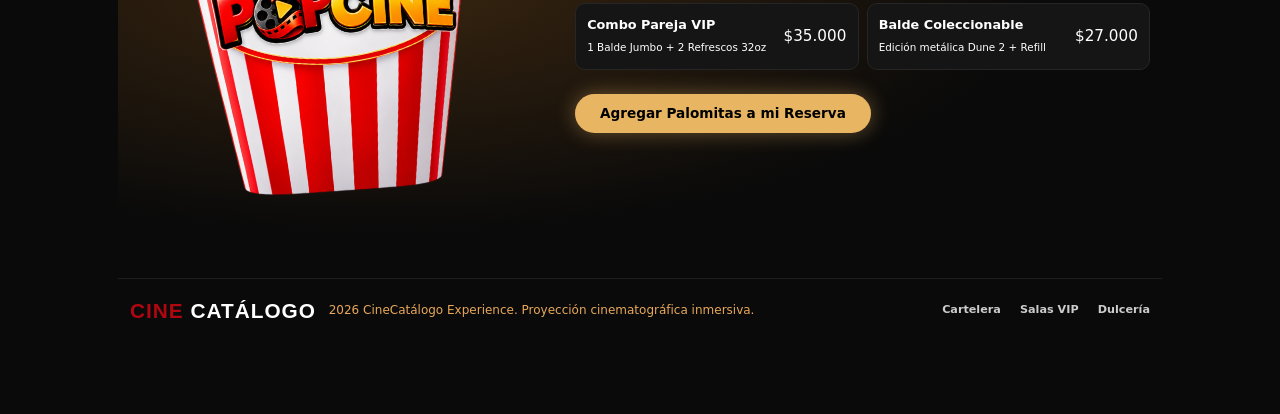
==== commit 0ca459e4: "feat: se agrega inicio de sesion para usuarios ficticio y se hace distincion de inicios de sesion, a" ====
--- a/index.html
+++ b/index.html
@@ -23,17 +23,17 @@
                 <div class="collapse navbar-collapse" id="navbarScroll">
                     <ul class="navbar-nav mx-auto">
                         <li class="nav-item">
-                            <a class="nav-link active" aria-current="page" href="#">Sala Principal / Cartelera</a>
+                            <a class="nav-link active" aria-current="page" href="#sala">Sala Principal / Cartelera</a>
                         </li>
                         <li class="nav-item">
                             <a class="nav-link" href="#">Experiencias VIP</a>
                         </li>
                         <li class="nav-item">
-                            <a class="nav-link" href="#">Confitería</a>
+                            <a class="nav-link" href="#confiteria">Confitería</a>
                         </li>
                     </ul>
                     <div class="d-flex align-items-center gap-3">
-                        <a href="" class="btn btn_iniciar">Iniciar Sesión</a>
+                        <a href="./pages/loginU.html" class="btn btn_iniciar">Iniciar Sesión</a>
                         <a href="./pages/login.html" class="btn_admin" aria-label="Acceso administrador"
                             title="Administrador">
                             <svg width="20" height="20" viewBox="0 0 24 24" fill="currentColor">
@@ -51,9 +51,9 @@
         <div class="container">
 
             <!-- BARRA SUPERIOR -->
-            <div class="barra">
+            <div class="barra mt-3">
                 <div>
-                    <strong class="sala-nombre"><span class="punto"></span> Sala 01 VIP</strong>
+                    <strong class="sala-nombre fs-5""><span class="punto"></span> Sala 01 VIP</strong>
                 </div>
             </div>
 
@@ -71,11 +71,11 @@
             <section id="cartelera" class="seccion m-4">
                 <div class="container">
                     <div class="d-flex justify-content-between align-items-end flex-wrap gap-3 mb-4">
-                        <h2 class="titulo">Explora toda la programación de la sala</h2>
+                        <h2 class="titulo">🍿 Explora toda la programación de la sala </h2>
                     </div>
 
                     <div class="buscador">
-                        <input type="text" id="input-buscador" class="form-control" placeholder="Buscar película.">
+                        <input type="text" id="input-buscador" class="form-control" placeholder=" Buscar película.">
                         <div class="chips">
                             <button class="chip activo">Todos</button>
                             <button class="chip">Ciencia Ficción</button>
